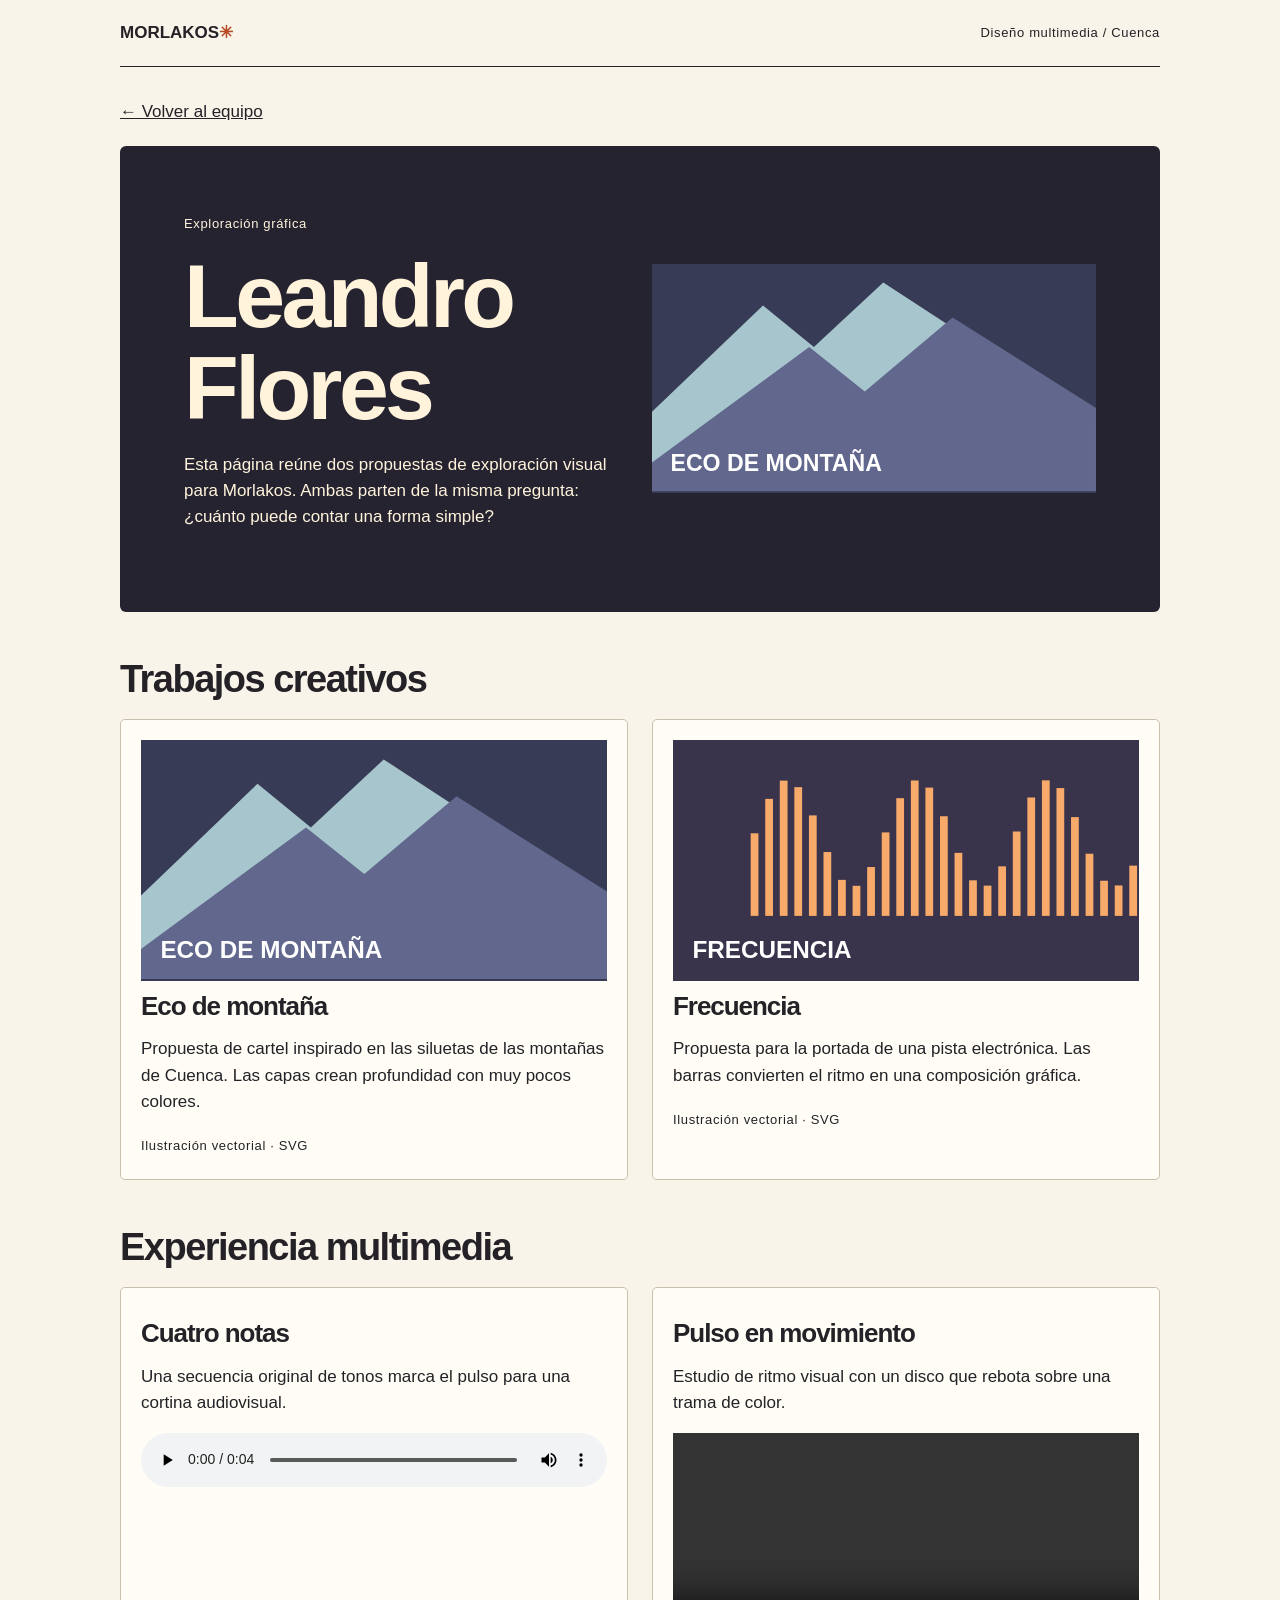
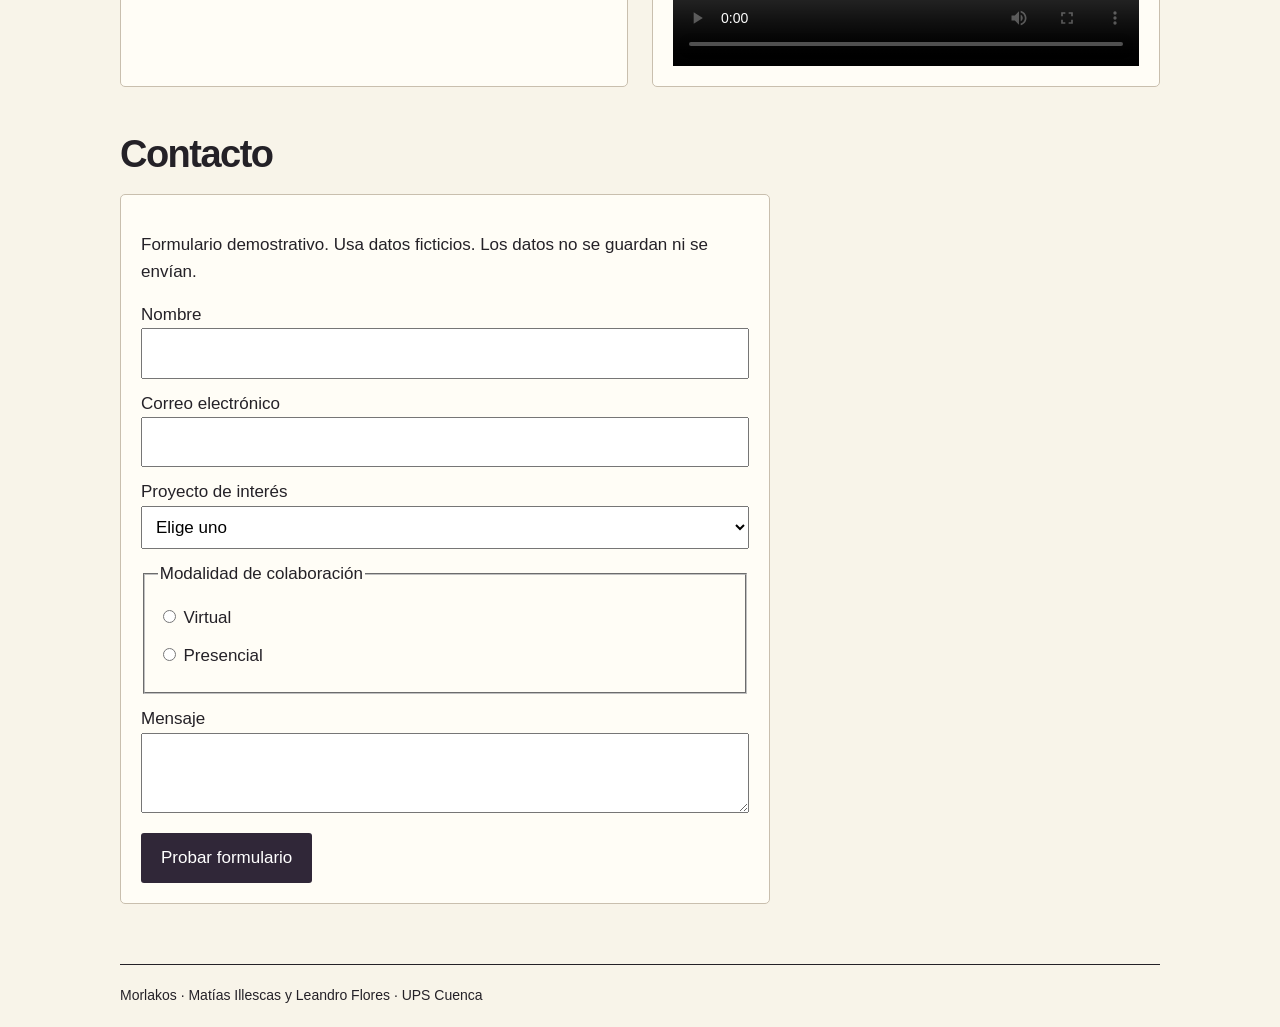
==== leandro.html @ d5f5663e "Add files via upload" ====
﻿<!doctype html><html lang="es"><meta charset="utf-8"><meta name="viewport" content="width=device-width,initial-scale=1"><title>Leandro Flores · Morlakos</title><link rel="stylesheet" href="estilos.css"><body><header><a href="index.html">MORLAKOS<span>✳</span></a><small>Diseño multimedia / Cuenca</small></header><main><a href="index.html">← Volver al equipo</a><section class="intro"><div><small>Exploración gráfica</small><h1>Leandro Flores</h1><p>Esta página reúne dos propuestas de exploración visual para Morlakos. Ambas parten de la misma pregunta: ¿cuánto puede contar una forma simple?</p></div><img src="obra2.svg" alt="Gráfica representativa de Leandro Flores"></section><h2>Trabajos creativos</h2><div class="grid"><figure><img src="obra2.svg" alt="Cartel Eco de montaña"><figcaption><h3>Eco de montaña</h3><p>Propuesta de cartel inspirado en las siluetas de las montañas de Cuenca. Las capas crean profundidad con muy pocos colores.</p><small>Ilustración vectorial · SVG</small></figcaption></figure><figure><img src="obra3.svg" alt="Cartel Frecuencia"><figcaption><h3>Frecuencia</h3><p>Propuesta para la portada de una pista electrónica. Las barras convierten el ritmo en una composición gráfica.</p><small>Ilustración vectorial · SVG</small></figcaption></figure></div><h2>Experiencia multimedia</h2><div class="grid"><article><h3>Cuatro notas</h3><p>Una secuencia original de tonos marca el pulso para una cortina audiovisual.</p><audio controls src="pulso.wav"></audio></article><article><h3>Pulso en movimiento</h3><p>Estudio de ritmo visual con un disco que rebota sobre una trama de color.</p><video controls loop playsinline src="pulso.mp4"></video></article></div><h2>Contacto</h2><form onsubmit="event.preventDefault();document.getElementById('estado').textContent='Prueba completada.'"><p>Formulario demostrativo. Usa datos ficticios. Los datos no se guardan ni se envían.</p><label>Nombre <input required></label><label>Correo electrónico <input type="email" required></label><label>Proyecto de interés <select required><option value="">Elige uno</option><option>Animación</option><option>Diseño gráfico</option></select></label><fieldset><legend>Modalidad de colaboración</legend><label><input name="modalidad" type="radio" required> Virtual</label><label><input name="modalidad" type="radio" required> Presencial</label></fieldset><label>Mensaje <textarea required></textarea></label><button>Probar formulario</button><output id="estado" aria-live="polite"></output></form></main><footer>Morlakos · Matías Illescas y Leandro Flores · UPS Cuenca</footer></body></html>
---- estilos.css ----
﻿*{box-sizing:border-box}body{margin:0;background:#f8f4e9;color:#242127;font:17px/1.55 'Segoe UI',sans-serif}main,header,footer{width:min(100% - 40px,1040px);margin:auto}header,footer{display:flex;justify-content:space-between;align-items:center;border-bottom:1px solid;padding:20px 0}header a{font-weight:900;text-decoration:none}a{color:inherit}span{color:#b94924}main{padding:32px 0 60px}.hero,.intro{padding:clamp(24px,5vw,68px);background:#262331;color:#fff4db;border-radius:6px}.hero{background:repeating-radial-gradient(circle at 110% -85%,transparent 0 28px,#443e54 29px 31px),#262331}.hero p{max-width:600px}.intro,.grid{display:grid;grid-template-columns:repeat(2,minmax(0,1fr));gap:24px}.intro{margin-top:20px;align-items:center}h1,h2,h3{line-height:1.03;letter-spacing:-.04em}h1{font-size:clamp(42px,7vw,94px);margin:14px 0}h2{font-size:38px;margin:48px 0 20px}h3{font-size:26px;margin:12px 0}small{font-size:13px;letter-spacing:.05em}img,video,audio{width:100%;display:block}figure,article,form{margin:0;border:1px solid #c9bfae;padding:20px;border-radius:5px;background:#fffdf6}article img{margin-bottom:15px}form{max-width:650px}label{display:block;margin:12px 0}input:not([type=radio]),select,textarea{width:100%;padding:10px;font:inherit}textarea{min-height:80px}button{background:#302738;color:white;padding:12px 20px;border:0;border-radius:3px;font:inherit}output{margin:12px}footer{border-top:1px solid;border-bottom:0;font-size:14px}@media(max-width:670px){.intro,.grid{grid-template-columns:1fr}header small{font-size:10px}}
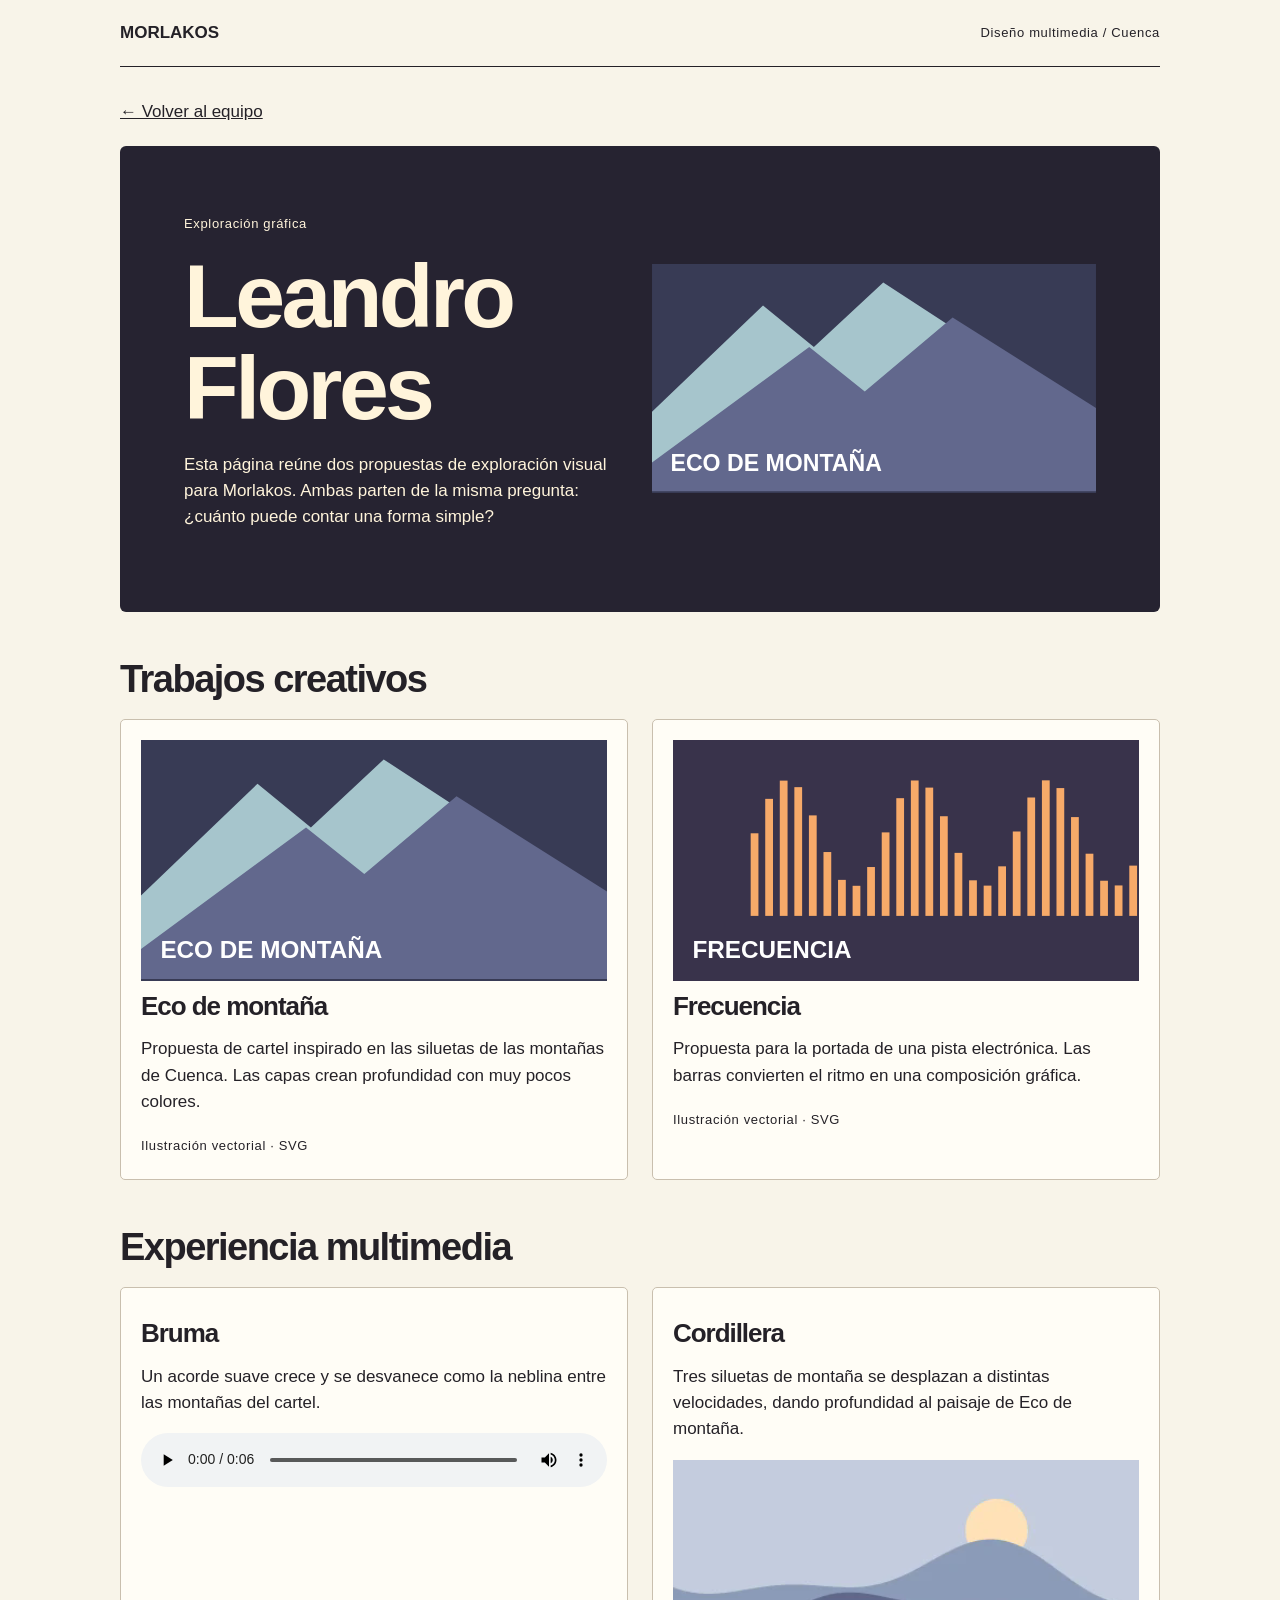
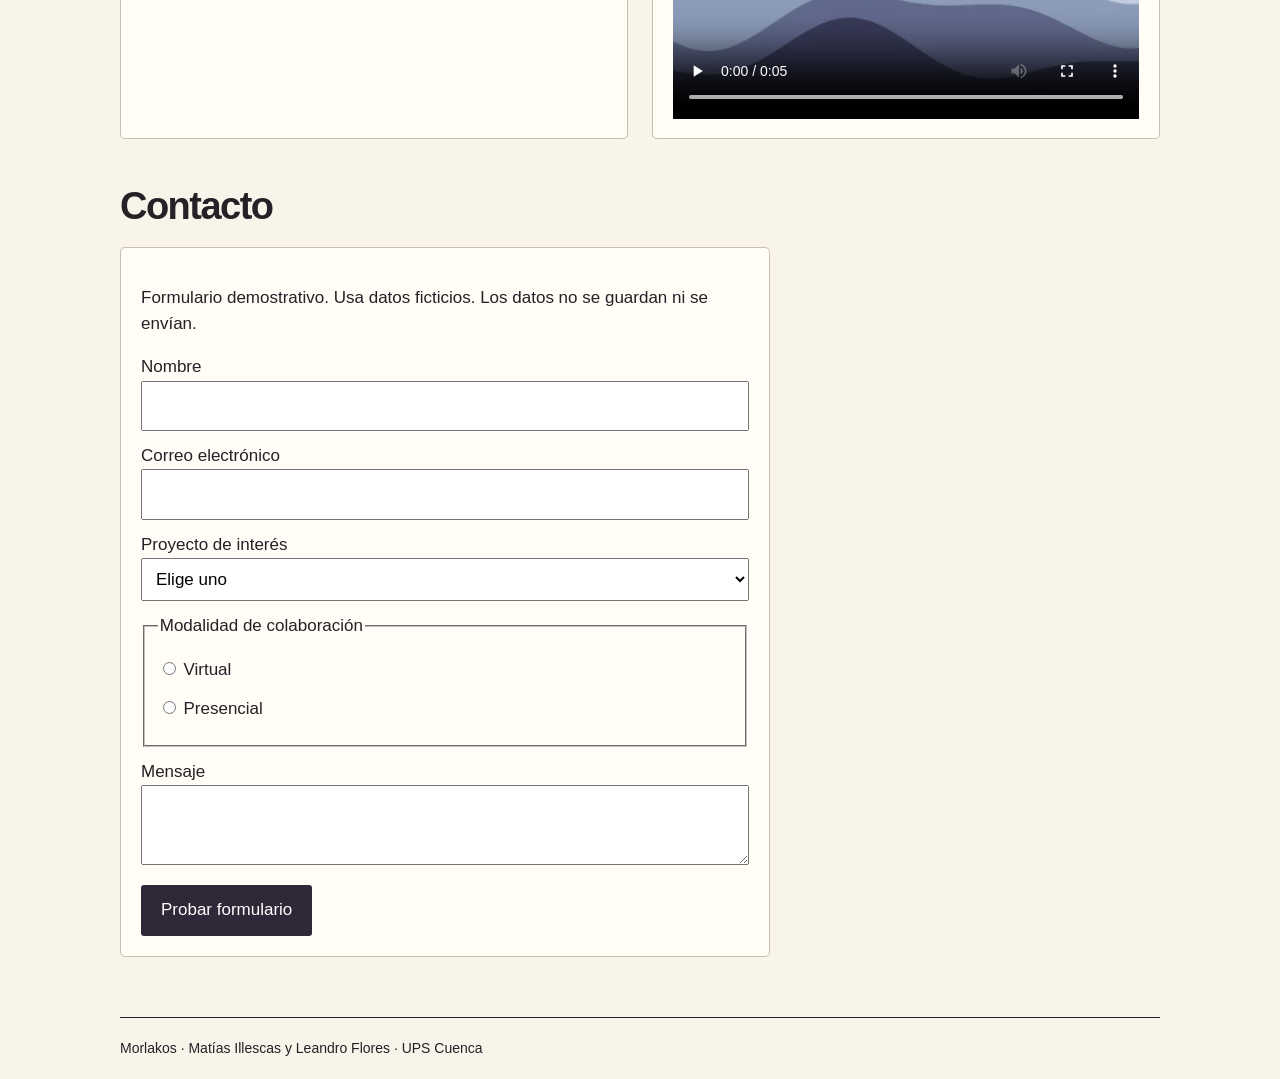
==== commit 76f537f6: "Add files via upload Actualizar la marca Morlakos y los medios de Leandro" ====
--- a/leandro.html
+++ b/leandro.html
@@ -1 +1 @@
-﻿<!doctype html><html lang="es"><meta charset="utf-8"><meta name="viewport" content="width=device-width,initial-scale=1"><title>Leandro Flores · Morlakos</title><link rel="stylesheet" href="estilos.css"><body><header><a href="index.html">MORLAKOS<span>✳</span></a><small>Diseño multimedia / Cuenca</small></header><main><a href="index.html">← Volver al equipo</a><section class="intro"><div><small>Exploración gráfica</small><h1>Leandro Flores</h1><p>Esta página reúne dos propuestas de exploración visual para Morlakos. Ambas parten de la misma pregunta: ¿cuánto puede contar una forma simple?</p></div><img src="obra2.svg" alt="Gráfica representativa de Leandro Flores"></section><h2>Trabajos creativos</h2><div class="grid"><figure><img src="obra2.svg" alt="Cartel Eco de montaña"><figcaption><h3>Eco de montaña</h3><p>Propuesta de cartel inspirado en las siluetas de las montañas de Cuenca. Las capas crean profundidad con muy pocos colores.</p><small>Ilustración vectorial · SVG</small></figcaption></figure><figure><img src="obra3.svg" alt="Cartel Frecuencia"><figcaption><h3>Frecuencia</h3><p>Propuesta para la portada de una pista electrónica. Las barras convierten el ritmo en una composición gráfica.</p><small>Ilustración vectorial · SVG</small></figcaption></figure></div><h2>Experiencia multimedia</h2><div class="grid"><article><h3>Cuatro notas</h3><p>Una secuencia original de tonos marca el pulso para una cortina audiovisual.</p><audio controls src="pulso.wav"></audio></article><article><h3>Pulso en movimiento</h3><p>Estudio de ritmo visual con un disco que rebota sobre una trama de color.</p><video controls loop playsinline src="pulso.mp4"></video></article></div><h2>Contacto</h2><form onsubmit="event.preventDefault();document.getElementById('estado').textContent='Prueba completada.'"><p>Formulario demostrativo. Usa datos ficticios. Los datos no se guardan ni se envían.</p><label>Nombre <input required></label><label>Correo electrónico <input type="email" required></label><label>Proyecto de interés <select required><option value="">Elige uno</option><option>Animación</option><option>Diseño gráfico</option></select></label><fieldset><legend>Modalidad de colaboración</legend><label><input name="modalidad" type="radio" required> Virtual</label><label><input name="modalidad" type="radio" required> Presencial</label></fieldset><label>Mensaje <textarea required></textarea></label><button>Probar formulario</button><output id="estado" aria-live="polite"></output></form></main><footer>Morlakos · Matías Illescas y Leandro Flores · UPS Cuenca</footer></body></html>
+<!doctype html><html lang="es"><meta charset="utf-8"><meta name="viewport" content="width=device-width,initial-scale=1"><title>Leandro Flores · Morlakos</title><link rel="stylesheet" href="estilos.css"><body><header><a href="index.html">MORLAKOS</a><small>Diseño multimedia / Cuenca</small></header><main><a href="index.html">← Volver al equipo</a><section class="intro"><div><small>Exploración gráfica</small><h1>Leandro Flores</h1><p>Esta página reúne dos propuestas de exploración visual para Morlakos. Ambas parten de la misma pregunta: ¿cuánto puede contar una forma simple?</p></div><img src="obra2.svg" alt="Gráfica representativa de Leandro Flores"></section><h2>Trabajos creativos</h2><div class="grid"><figure><img src="obra2.svg" alt="Cartel Eco de montaña"><figcaption><h3>Eco de montaña</h3><p>Propuesta de cartel inspirado en las siluetas de las montañas de Cuenca. Las capas crean profundidad con muy pocos colores.</p><small>Ilustración vectorial · SVG</small></figcaption></figure><figure><img src="obra3.svg" alt="Cartel Frecuencia"><figcaption><h3>Frecuencia</h3><p>Propuesta para la portada de una pista electrónica. Las barras convierten el ritmo en una composición gráfica.</p><small>Ilustración vectorial · SVG</small></figcaption></figure></div><h2>Experiencia multimedia</h2><div class="grid"><article><h3>Bruma</h3><p>Un acorde suave crece y se desvanece como la neblina entre las montañas del cartel.</p><audio controls src="bruma.wav"></audio></article><article><h3>Cordillera</h3><p>Tres siluetas de montaña se desplazan a distintas velocidades, dando profundidad al paisaje de Eco de montaña.</p><video controls loop playsinline src="cordillera.webm"></video></article></div><h2>Contacto</h2><form onsubmit="event.preventDefault();document.getElementById('estado').textContent='Prueba completada.'"><p>Formulario demostrativo. Usa datos ficticios. Los datos no se guardan ni se envían.</p><label>Nombre <input required></label><label>Correo electrónico <input type="email" required></label><label>Proyecto de interés <select required><option value="">Elige uno</option><option>Animación</option><option>Diseño gráfico</option></select></label><fieldset><legend>Modalidad de colaboración</legend><label><input name="modalidad" type="radio" required> Virtual</label><label><input name="modalidad" type="radio" required> Presencial</label></fieldset><label>Mensaje <textarea required></textarea></label><button>Probar formulario</button><output id="estado" aria-live="polite"></output></form></main><footer>Morlakos · Matías Illescas y Leandro Flores · UPS Cuenca</footer></body></html>
